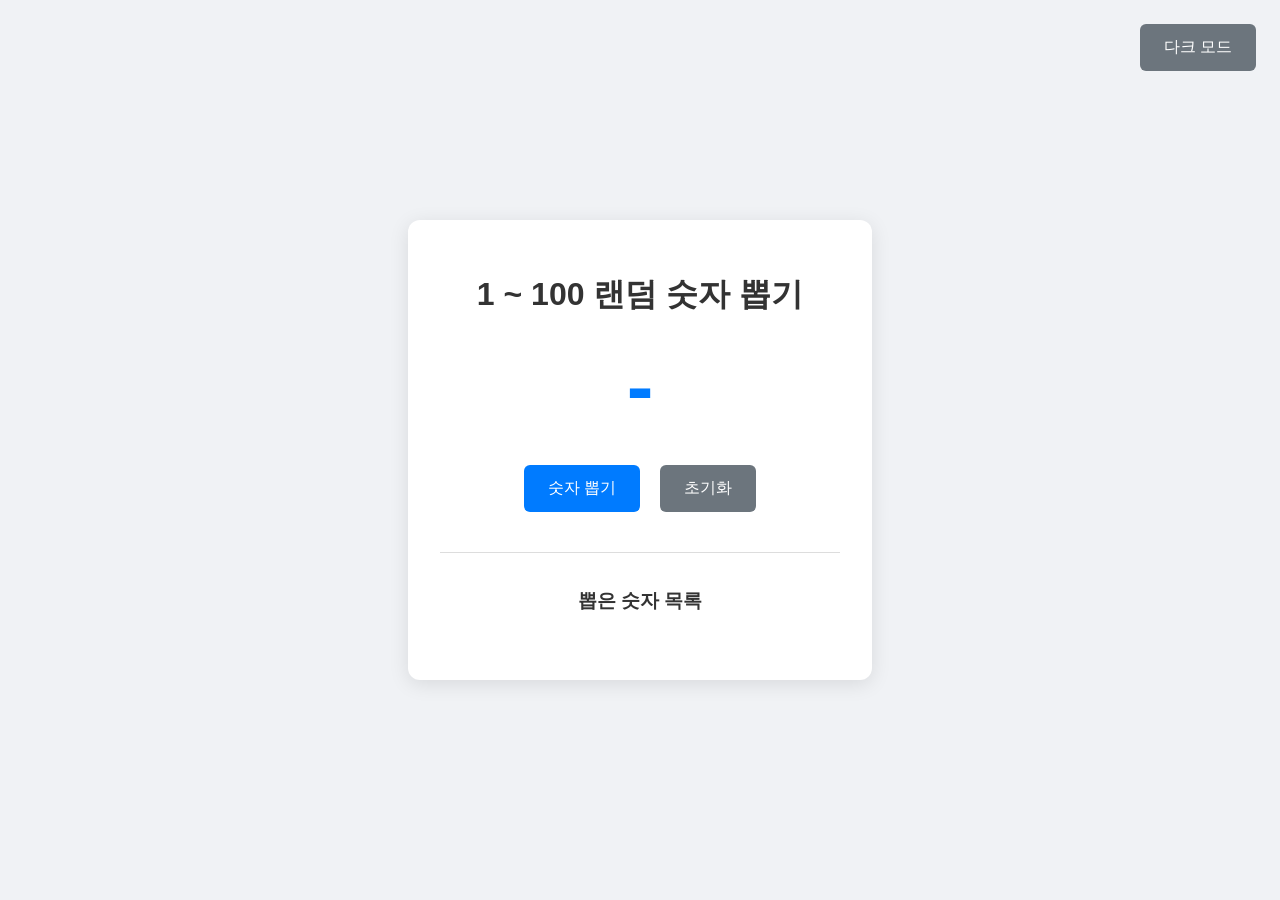
==== index.html @ 74034de7 "Add random number generator with dark mode" ====
<!DOCTYPE html>
<html lang="ko">
<head>
    <meta charset="UTF-8">
    <meta name="viewport" content="width=device-width, initial-scale=1.0">
    <title>랜덤 숫자 뽑기</title>
    <link rel="stylesheet" href="style.css">
</head>
<body>
    <div class="container">
        <button id="theme-toggle" class="theme-btn">다크 모드</button>
        <h1>1 ~ 100 랜덤 숫자 뽑기</h1>
        <div id="number-display" class="number">-</div>
        <button id="pick-btn" class="main-btn">숫자 뽑기</button>
        <button id="reset-btn" class="sub-btn">초기화</button>
        <div id="history" class="history-list">
            <h3>뽑은 숫자 목록</h3>
            <ul id="numbers-ul"></ul>
        </div>
    </div>
    <script src="main.js"></script>
</body>
</html>
---- style.css ----
:root {
    --bg-color: #f0f2f5;
    --container-bg: #ffffff;
    --text-color: #333333;
    --btn-primary: #007bff;
    --btn-secondary: #6c757d;
    --btn-text: #ffffff;
    --border-color: #dddddd;
}

[data-theme='dark'] {
    --bg-color: #1a1a1a;
    --container-bg: #2d2d2d;
    --text-color: #f0f0f0;
    --btn-primary: #375a7f;
    --btn-secondary: #444444;
    --btn-text: #ffffff;
    --border-color: #444444;
}

body {
    background-color: var(--bg-color);
    color: var(--text-color);
    font-family: 'Arial', sans-serif;
    display: flex;
    justify-content: center;
    align-items: center;
    min-height: 100vh;
    margin: 0;
    transition: background-color 0.3s, color 0.3s;
}

.container {
    background-color: var(--container-bg);
    padding: 2rem;
    border-radius: 12px;
    box-shadow: 0 4px 20px rgba(0,0,0,0.1);
    text-align: center;
    width: 90%;
    max-width: 400px;
}

.number {
    font-size: 5rem;
    font-weight: bold;
    margin: 1.5rem 0;
    color: var(--btn-primary);
}

button {
    cursor: pointer;
    border: none;
    border-radius: 6px;
    padding: 0.8rem 1.5rem;
    font-size: 1rem;
    transition: transform 0.1s, opacity 0.2s;
    margin: 0.5rem;
}

button:active {
    transform: scale(0.98);
}

.main-btn {
    background-color: var(--btn-primary);
    color: var(--btn-text);
}

.sub-btn {
    background-color: var(--btn-secondary);
    color: var(--btn-text);
}

.theme-btn {
    position: absolute;
    top: 1rem;
    right: 1rem;
    background-color: var(--btn-secondary);
    color: var(--btn-text);
}

.history-list {
    margin-top: 2rem;
    border-top: 1px solid var(--border-color);
    padding-top: 1rem;
}

ul {
    list-style: none;
    padding: 0;
    display: flex;
    flex-wrap: wrap;
    gap: 0.5rem;
    justify-content: center;
}

li {
    background-color: var(--btn-secondary);
    color: var(--btn-text);
    padding: 0.3rem 0.6rem;
    border-radius: 4px;
    font-size: 0.9rem;
}
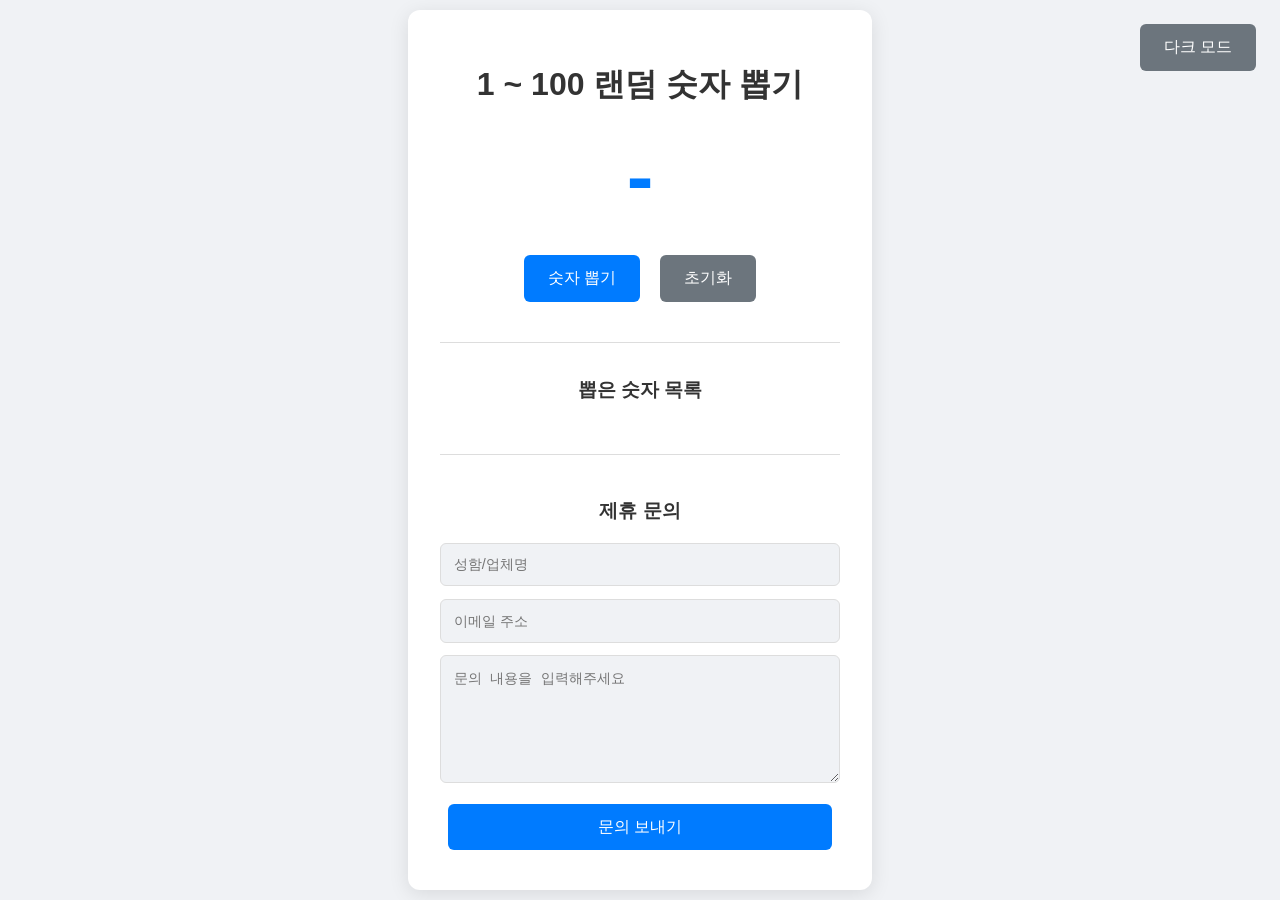
==== commit fba18728: "Add partnership inquiry form with Formspree" ====
--- a/index.html
+++ b/index.html
@@ -17,6 +17,16 @@
             <h3>뽑은 숫자 목록</h3>
             <ul id="numbers-ul"></ul>
         </div>
+
+        <div class="contact-section">
+            <h3>제휴 문의</h3>
+            <form action="https://formspree.io/f/your-endpoint" method="POST" class="contact-form">
+                <input type="text" name="name" placeholder="성함/업체명" required>
+                <input type="email" name="_replyto" placeholder="이메일 주소" required>
+                <textarea name="message" placeholder="문의 내용을 입력해주세요" required></textarea>
+                <button type="submit" class="main-btn">문의 보내기</button>
+            </form>
+        </div>
     </div>
     <script src="main.js"></script>
 </body>
--- a/style.css
+++ b/style.css
@@ -101,3 +101,30 @@
     border-radius: 4px;
     font-size: 0.9rem;
 }
+
+.contact-section {
+    margin-top: 2rem;
+    border-top: 1px solid var(--border-color);
+    padding-top: 1.5rem;
+}
+
+.contact-form {
+    display: flex;
+    flex-direction: column;
+    gap: 0.8rem;
+}
+
+.contact-form input, 
+.contact-form textarea {
+    padding: 0.8rem;
+    border-radius: 6px;
+    border: 1px solid var(--border-color);
+    background-color: var(--bg-color);
+    color: var(--text-color);
+    font-size: 0.9rem;
+}
+
+.contact-form textarea {
+    resize: vertical;
+    min-height: 100px;
+}
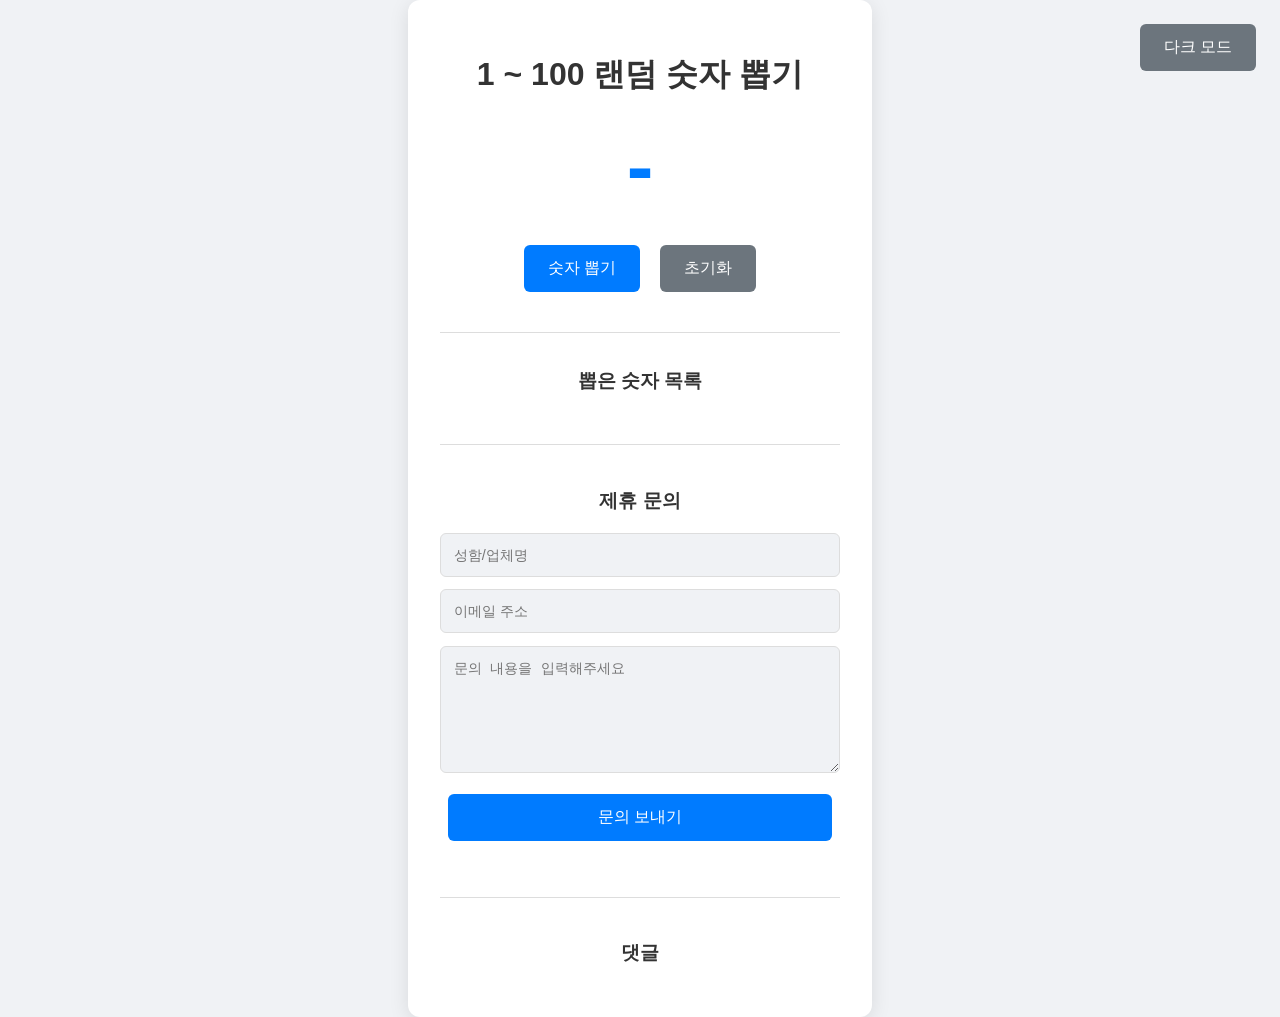
==== commit 67357219: "Add Disqus comment section" ====
--- a/index.html
+++ b/index.html
@@ -20,13 +20,36 @@
 
         <div class="contact-section">
             <h3>제휴 문의</h3>
-            <form action="https://formspree.io/f/your-endpoint" method="POST" class="contact-form">
+            <form action="https://formspree.io/f/xreyeoqd" method="POST" class="contact-form">
                 <input type="text" name="name" placeholder="성함/업체명" required>
                 <input type="email" name="_replyto" placeholder="이메일 주소" required>
                 <textarea name="message" placeholder="문의 내용을 입력해주세요" required></textarea>
                 <button type="submit" class="main-btn">문의 보내기</button>
             </form>
         </div>
+
+        <div id="disqus_section" style="margin-top: 3rem; border-top: 1px solid var(--border-color); padding-top: 1.5rem;">
+            <h3>댓글</h3>
+            <div id="disqus_thread"></div>
+            <script>
+                /**
+                *  RECOMMENDED CONFIGURATION VARIABLES: EDIT AND UNCOMMENT THE SECTION BELOW TO INSERT DYNAMIC VALUES FROM YOUR PLATFORM OR CMS.
+                *  LEARN WHY DEFINING THESE VARIABLES IS IMPORTANT: https://disqus.com/admin/universalcode/#configuration-variables    */
+                /*
+                var disqus_config = function () {
+                this.page.url = PAGE_URL;  // Replace PAGE_URL with your page's canonical URL variable
+                this.page.identifier = PAGE_IDENTIFIER; // Replace PAGE_IDENTIFIER with your page's unique identifier variable
+                };
+                */
+                (function() { // DON'T EDIT BELOW THIS LINE
+                var d = document, s = d.createElement('script');
+                s.src = 'https://productbuilder-kysabatj51.disqus.com/embed.js';
+                s.setAttribute('data-timestamp', +new Date());
+                (d.head || d.body).appendChild(s);
+                })();
+            </script>
+            <noscript>Please enable JavaScript to view the <a href="https://disqus.com/?ref_noscript">comments powered by Disqus.</a></noscript>
+        </div>
     </div>
     <script src="main.js"></script>
 </body>
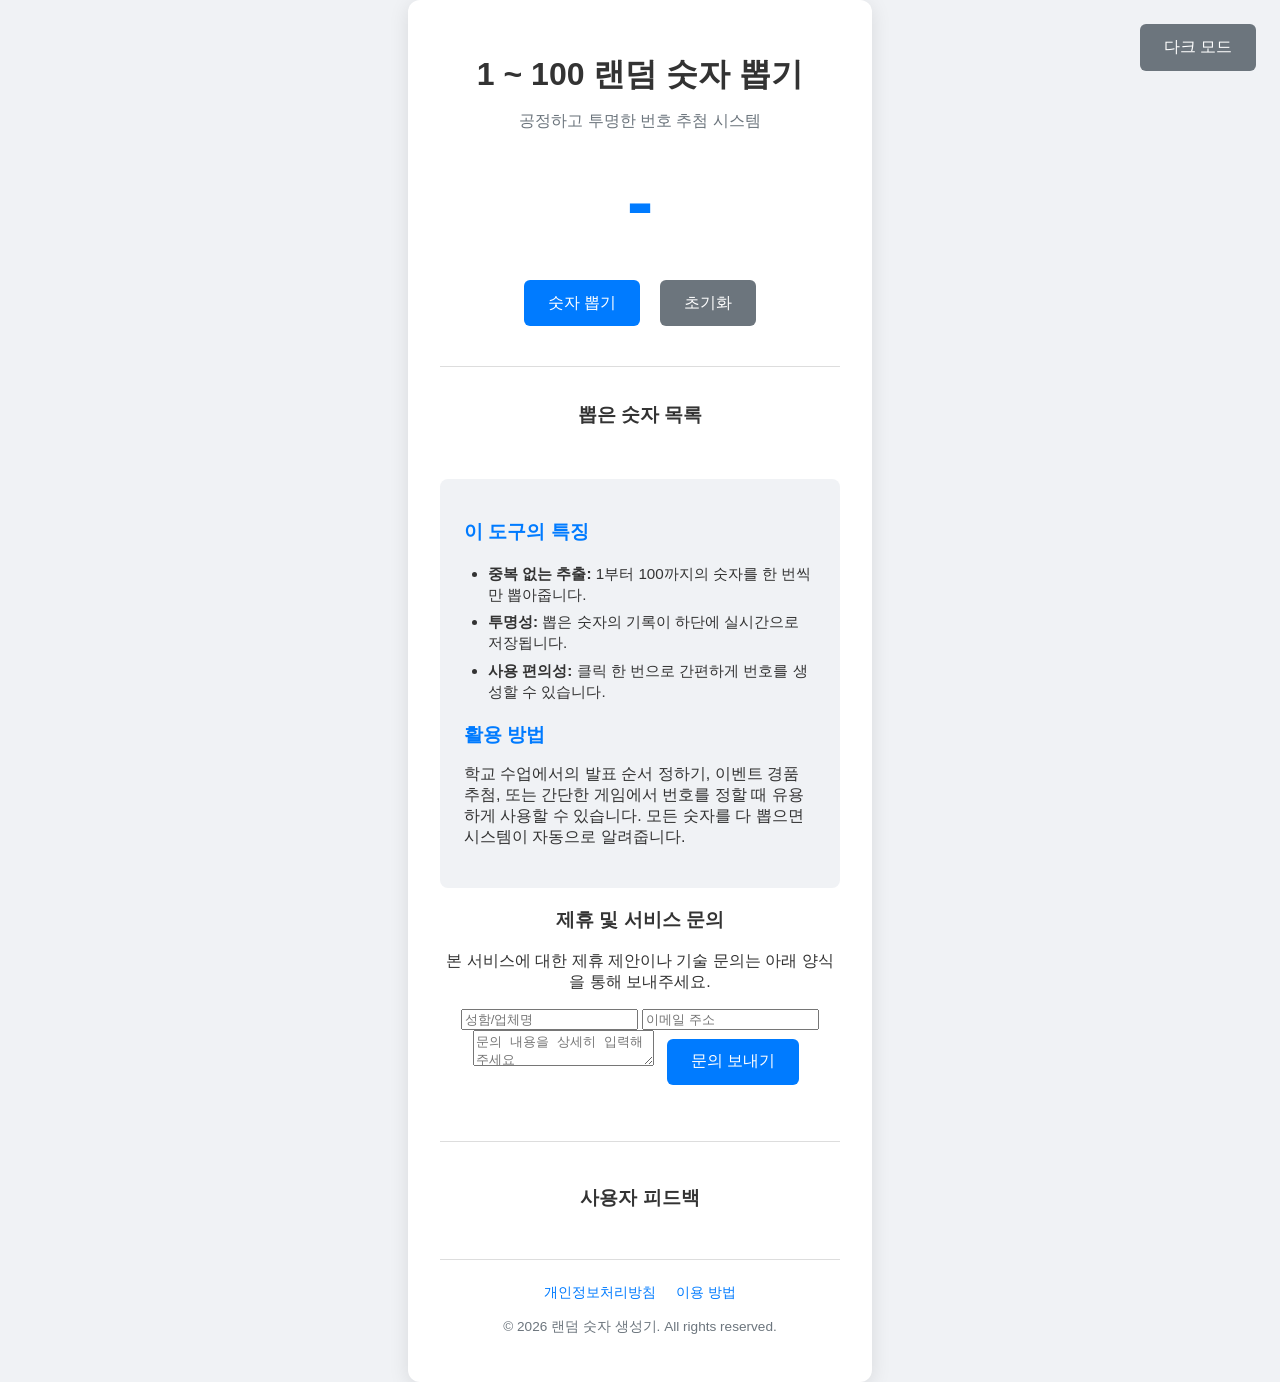
==== commit 546a00fc: "Optimize site for AdSense high-quality standards" ====
--- a/index.html
+++ b/index.html
@@ -3,53 +3,78 @@
 <head>
     <meta charset="UTF-8">
     <meta name="viewport" content="width=device-width, initial-scale=1.0">
-    <title>랜덤 숫자 뽑기</title>
+    <title>1 ~ 100 랜덤 숫자 뽑기 - 고품질 번호 생성기</title>
+    <meta name="description" content="1부터 100까지의 숫자를 중복 없이 랜덤으로 하나씩 뽑아주는 도구입니다. 경품 추첨, 게임, 교육용 등 다양한 용도로 사용하세요.">
+    <meta name="keywords" content="랜덤숫자, 번호뽑기, 추첨기, 1-100 랜덤, 번호생성기">
     <link rel="stylesheet" href="style.css">
+    <meta name="google-adsense-account" content="ca-pub-2725549586732977">
+    <script async src="https://pagead2.googlesyndication.com/pagead/js/adsbygoogle.js?client=ca-pub-2725549586732977"
+     crossorigin="anonymous"></script>
 </head>
 <body>
     <div class="container">
-        <button id="theme-toggle" class="theme-btn">다크 모드</button>
-        <h1>1 ~ 100 랜덤 숫자 뽑기</h1>
-        <div id="number-display" class="number">-</div>
-        <button id="pick-btn" class="main-btn">숫자 뽑기</button>
-        <button id="reset-btn" class="sub-btn">초기화</button>
-        <div id="history" class="history-list">
-            <h3>뽑은 숫자 목록</h3>
-            <ul id="numbers-ul"></ul>
-        </div>
+        <header>
+            <button id="theme-toggle" class="theme-btn">다크 모드</button>
+            <h1>1 ~ 100 랜덤 숫자 뽑기</h1>
+            <p class="subtitle">공정하고 투명한 번호 추첨 시스템</p>
+        </header>
 
-        <div class="contact-section">
-            <h3>제휴 문의</h3>
+        <main>
+            <div id="number-display" class="number">-</div>
+            <div class="controls">
+                <button id="pick-btn" class="main-btn">숫자 뽑기</button>
+                <button id="reset-btn" class="sub-btn">초기화</button>
+            </div>
+
+            <section id="history" class="history-list">
+                <h3>뽑은 숫자 목록</h3>
+                <ul id="numbers-ul"></ul>
+            </section>
+
+            <section class="info-section">
+                <h2>이 도구의 특징</h2>
+                <ul>
+                    <li><strong>중복 없는 추출:</strong> 1부터 100까지의 숫자를 한 번씩만 뽑아줍니다.</li>
+                    <li><strong>투명성:</strong> 뽑은 숫자의 기록이 하단에 실시간으로 저장됩니다.</li>
+                    <li><strong>사용 편의성:</strong> 클릭 한 번으로 간편하게 번호를 생성할 수 있습니다.</li>
+                </ul>
+
+                <h2>활용 방법</h2>
+                <p>학교 수업에서의 발표 순서 정하기, 이벤트 경품 추첨, 또는 간단한 게임에서 번호를 정할 때 유용하게 사용할 수 있습니다. 모든 숫자를 다 뽑으면 시스템이 자동으로 알려줍니다.</p>
+            </section>
+        </main>
+
+        <section class="contact-section">
+            <h3>제휴 및 서비스 문의</h3>
+            <p>본 서비스에 대한 제휴 제안이나 기술 문의는 아래 양식을 통해 보내주세요.</p>
             <form action="https://formspree.io/f/xreyeoqd" method="POST" class="contact-form">
                 <input type="text" name="name" placeholder="성함/업체명" required>
                 <input type="email" name="_replyto" placeholder="이메일 주소" required>
-                <textarea name="message" placeholder="문의 내용을 입력해주세요" required></textarea>
+                <textarea name="message" placeholder="문의 내용을 상세히 입력해주세요" required></textarea>
                 <button type="submit" class="main-btn">문의 보내기</button>
             </form>
-        </div>
+        </section>
 
-        <div id="disqus_section" style="margin-top: 3rem; border-top: 1px solid var(--border-color); padding-top: 1.5rem;">
-            <h3>댓글</h3>
+        <section id="disqus_section">
+            <h3>사용자 피드백</h3>
             <div id="disqus_thread"></div>
             <script>
-                /**
-                *  RECOMMENDED CONFIGURATION VARIABLES: EDIT AND UNCOMMENT THE SECTION BELOW TO INSERT DYNAMIC VALUES FROM YOUR PLATFORM OR CMS.
-                *  LEARN WHY DEFINING THESE VARIABLES IS IMPORTANT: https://disqus.com/admin/universalcode/#configuration-variables    */
-                /*
-                var disqus_config = function () {
-                this.page.url = PAGE_URL;  // Replace PAGE_URL with your page's canonical URL variable
-                this.page.identifier = PAGE_IDENTIFIER; // Replace PAGE_IDENTIFIER with your page's unique identifier variable
-                };
-                */
-                (function() { // DON'T EDIT BELOW THIS LINE
+                (function() {
                 var d = document, s = d.createElement('script');
                 s.src = 'https://productbuilder-kysabatj51.disqus.com/embed.js';
                 s.setAttribute('data-timestamp', +new Date());
                 (d.head || d.body).appendChild(s);
                 })();
             </script>
-            <noscript>Please enable JavaScript to view the <a href="https://disqus.com/?ref_noscript">comments powered by Disqus.</a></noscript>
-        </div>
+        </section>
+
+        <footer>
+            <div class="footer-links">
+                <a href="privacy.html">개인정보처리방침</a>
+                <a href="#info-section">이용 방법</a>
+            </div>
+            <p>&copy; 2026 랜덤 숫자 생성기. All rights reserved.</p>
+        </footer>
     </div>
     <script src="main.js"></script>
 </body>
--- a/style.css
+++ b/style.css
@@ -102,29 +102,67 @@
     font-size: 0.9rem;
 }
 
-.contact-section {
+.info-section {
     margin-top: 2rem;
+    padding: 1.5rem;
+    background-color: var(--bg-color);
+    border-radius: 8px;
+    text-align: left;
+}
+
+.info-section h2 {
+    font-size: 1.2rem;
+    margin-bottom: 1rem;
+    color: var(--btn-primary);
+}
+
+.info-section ul {
+    display: block;
+    text-align: left;
+    margin-bottom: 1rem;
+}
+
+.info-section li {
+    background: none;
+    color: var(--text-color);
+    padding: 0.2rem 0;
+    font-size: 0.95rem;
+    display: list-item;
+    list-style-type: disc;
+    margin-left: 1.5rem;
+}
+
+footer {
+    margin-top: 3rem;
+    padding-top: 1.5rem;
+    border-top: 1px solid var(--border-color);
+    font-size: 0.85rem;
+    color: var(--btn-secondary);
+}
+
+.footer-links {
+    margin-bottom: 1rem;
+}
+
+.footer-links a {
+    margin: 0 0.5rem;
+    color: var(--btn-primary);
+    text-decoration: none;
+}
+
+.subtitle {
+    font-size: 1rem;
+    color: var(--btn-secondary);
+    margin-top: -0.5rem;
+    margin-bottom: 1.5rem;
+}
+
+.controls {
+    margin-bottom: 1.5rem;
+}
+
+#disqus_section {
+    margin-top: 3rem;
     border-top: 1px solid var(--border-color);
     padding-top: 1.5rem;
 }
-
-.contact-form {
-    display: flex;
-    flex-direction: column;
-    gap: 0.8rem;
-}
-
-.contact-form input, 
-.contact-form textarea {
-    padding: 0.8rem;
-    border-radius: 6px;
-    border: 1px solid var(--border-color);
-    background-color: var(--bg-color);
-    color: var(--text-color);
-    font-size: 0.9rem;
-}
-
-.contact-form textarea {
-    resize: vertical;
-    min-height: 100px;
-}
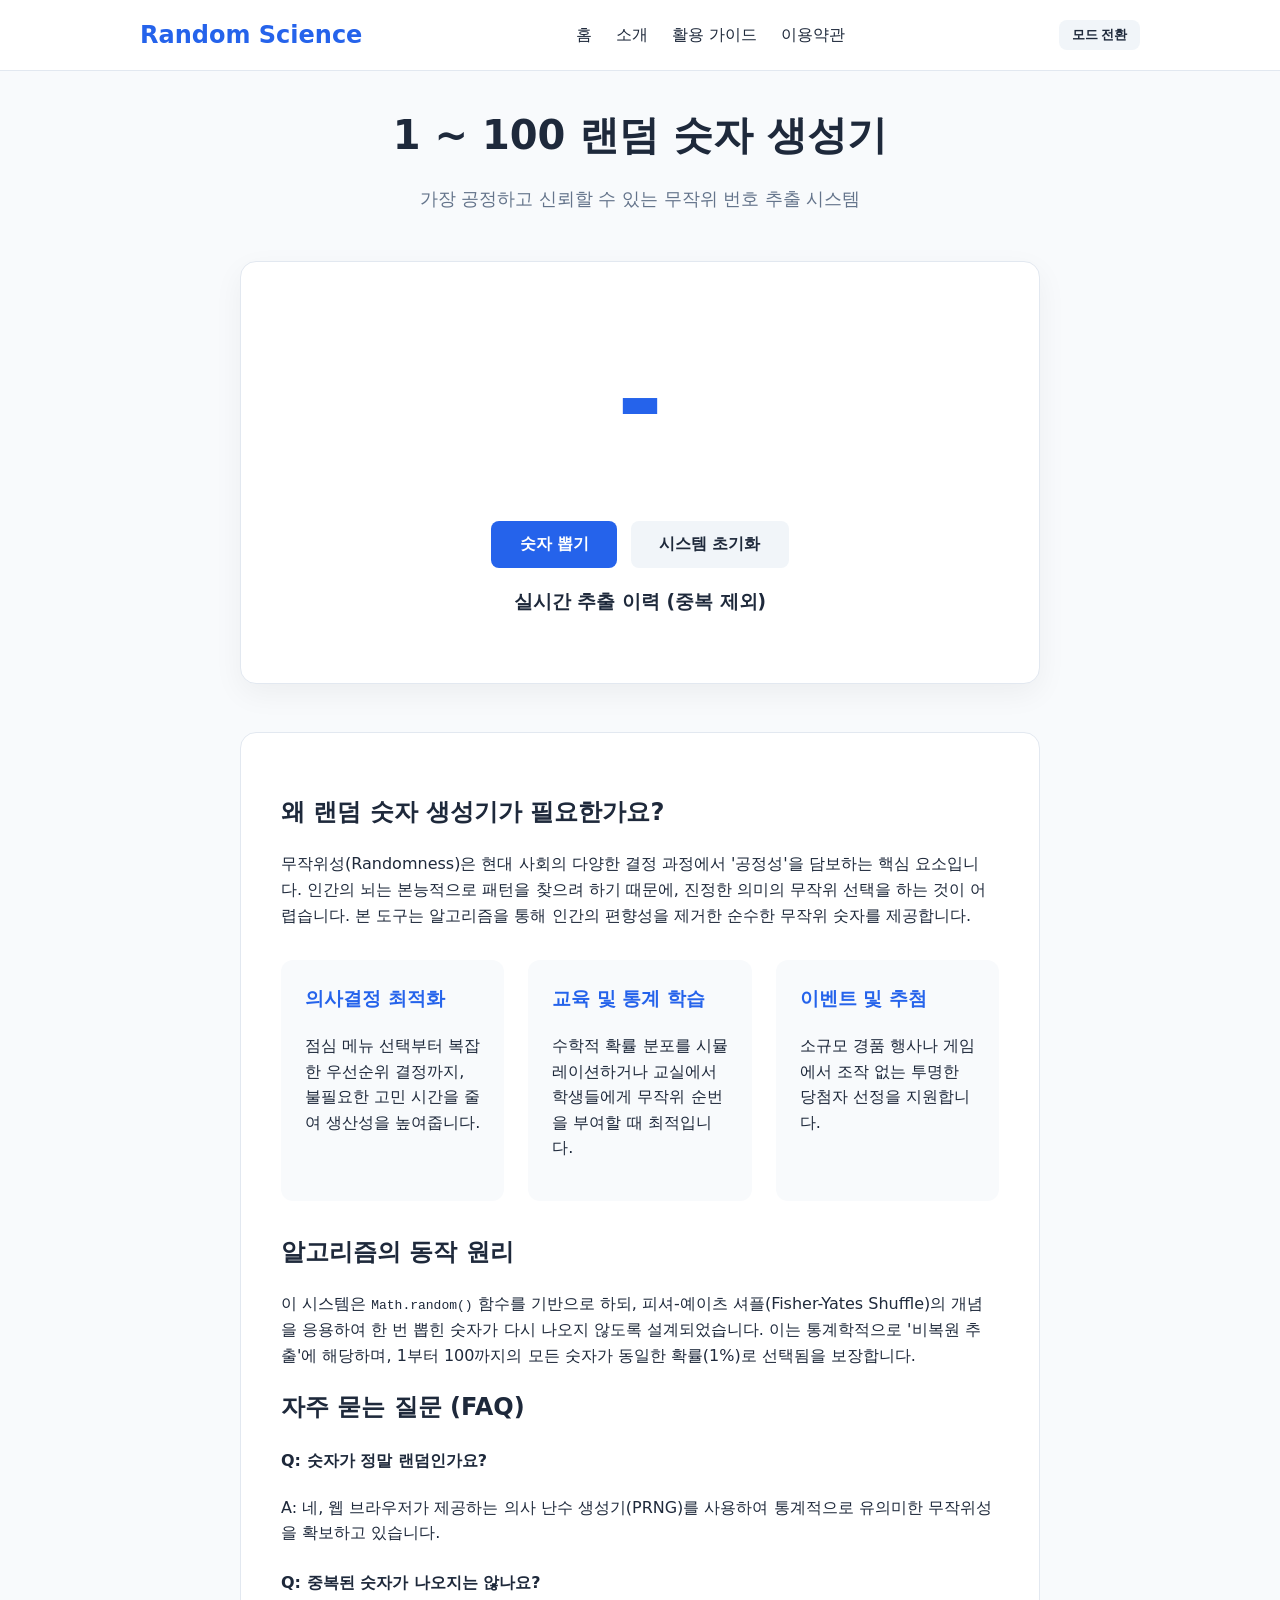
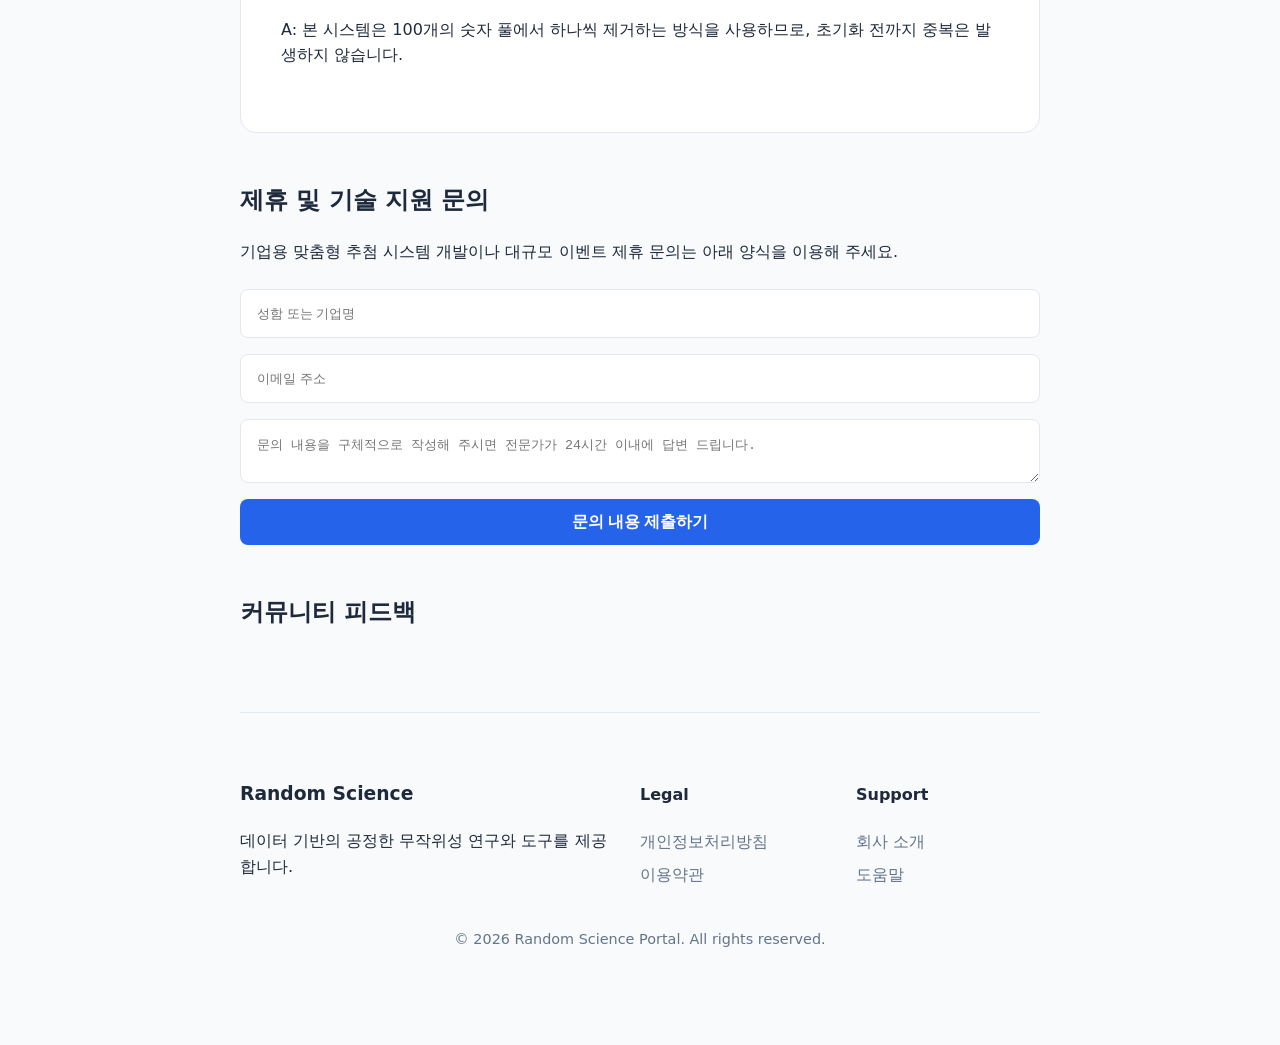
==== commit 1ccf9cd7: "Complete overhaul: High-authority content portal for AdSense approval" ====
--- a/index.html
+++ b/index.html
@@ -3,60 +3,94 @@
 <head>
     <meta charset="UTF-8">
     <meta name="viewport" content="width=device-width, initial-scale=1.0">
-    <title>1 ~ 100 랜덤 숫자 뽑기 - 고품질 번호 생성기</title>
-    <meta name="description" content="1부터 100까지의 숫자를 중복 없이 랜덤으로 하나씩 뽑아주는 도구입니다. 경품 추첨, 게임, 교육용 등 다양한 용도로 사용하세요.">
-    <meta name="keywords" content="랜덤숫자, 번호뽑기, 추첨기, 1-100 랜덤, 번호생성기">
+    <title>1 ~ 100 랜덤 숫자 생성기: 확률의 과학과 실용적 가이드</title>
+    <meta name="description" content="단순한 번호 뽑기를 넘어, 무작위성의 원리와 확률 통계학적 관점에서 본 1-100 랜덤 숫자 생성 가이드를 제공합니다.">
+    <meta name="keywords" content="랜덤숫자, 무작위추출, 확률통계, 번호생성기, 결정장애해결, 경품추첨알고리즘">
     <link rel="stylesheet" href="style.css">
     <meta name="google-adsense-account" content="ca-pub-2725549586732977">
     <script async src="https://pagead2.googlesyndication.com/pagead/js/adsbygoogle.js?client=ca-pub-2725549586732977"
      crossorigin="anonymous"></script>
 </head>
 <body>
-    <div class="container">
-        <header>
-            <button id="theme-toggle" class="theme-btn">다크 모드</button>
-            <h1>1 ~ 100 랜덤 숫자 뽑기</h1>
-            <p class="subtitle">공정하고 투명한 번호 추첨 시스템</p>
+    <nav class="navbar">
+        <div class="nav-container">
+            <a href="index.html" class="logo">Random Science</a>
+            <ul class="nav-menu">
+                <li><a href="index.html">홈</a></li>
+                <li><a href="about.html">소개</a></li>
+                <li><a href="#guide-section">활용 가이드</a></li>
+                <li><a href="terms.html">이용약관</a></li>
+            </ul>
+            <button id="theme-toggle" class="theme-btn-nav">모드 전환</button>
+        </div>
+    </nav>
+
+    <div class="container main-content">
+        <header class="hero-section">
+            <h1>1 ~ 100 랜덤 숫자 생성기</h1>
+            <p class="hero-subtitle">가장 공정하고 신뢰할 수 있는 무작위 번호 추출 시스템</p>
         </header>
 
         <main>
-            <div id="number-display" class="number">-</div>
-            <div class="controls">
-                <button id="pick-btn" class="main-btn">숫자 뽑기</button>
-                <button id="reset-btn" class="sub-btn">초기화</button>
-            </div>
-
-            <section id="history" class="history-list">
-                <h3>뽑은 숫자 목록</h3>
-                <ul id="numbers-ul"></ul>
+            <section class="tool-wrapper">
+                <div id="number-display" class="number">-</div>
+                <div class="controls">
+                    <button id="pick-btn" class="main-btn">지금 번호 뽑기</button>
+                    <button id="reset-btn" class="sub-btn">시스템 초기화</button>
+                </div>
+                <div id="history" class="history-list">
+                    <h3>실시간 추출 이력 (중복 제외)</h3>
+                    <ul id="numbers-ul"></ul>
+                </div>
             </section>
 
-            <section class="info-section">
-                <h2>이 도구의 특징</h2>
-                <ul>
-                    <li><strong>중복 없는 추출:</strong> 1부터 100까지의 숫자를 한 번씩만 뽑아줍니다.</li>
-                    <li><strong>투명성:</strong> 뽑은 숫자의 기록이 하단에 실시간으로 저장됩니다.</li>
-                    <li><strong>사용 편의성:</strong> 클릭 한 번으로 간편하게 번호를 생성할 수 있습니다.</li>
-                </ul>
+            <article id="guide-section" class="article-section">
+                <h2>왜 랜덤 숫자 생성기가 필요한가요?</h2>
+                <p>무작위성(Randomness)은 현대 사회의 다양한 결정 과정에서 '공정성'을 담보하는 핵심 요소입니다. 인간의 뇌는 본능적으로 패턴을 찾으려 하기 때문에, 진정한 의미의 무작위 선택을 하는 것이 어렵습니다. 본 도구는 알고리즘을 통해 인간의 편향성을 제거한 순수한 무작위 숫자를 제공합니다.</p>
 
-                <h2>활용 방법</h2>
-                <p>학교 수업에서의 발표 순서 정하기, 이벤트 경품 추첨, 또는 간단한 게임에서 번호를 정할 때 유용하게 사용할 수 있습니다. 모든 숫자를 다 뽑으면 시스템이 자동으로 알려줍니다.</p>
-            </section>
+                <div class="feature-grid">
+                    <div class="feature-card">
+                        <h3>의사결정 최적화</h3>
+                        <p>점심 메뉴 선택부터 복잡한 우선순위 결정까지, 불필요한 고민 시간을 줄여 생산성을 높여줍니다.</p>
+                    </div>
+                    <div class="feature-card">
+                        <h3>교육 및 통계 학습</h3>
+                        <p>수학적 확률 분포를 시뮬레이션하거나 교실에서 학생들에게 무작위 순번을 부여할 때 최적입니다.</p>
+                    </div>
+                    <div class="feature-card">
+                        <h3>이벤트 및 추첨</h3>
+                        <p>소규모 경품 행사나 게임에서 조작 없는 투명한 당첨자 선정을 지원합니다.</p>
+                    </div>
+                </div>
+
+                <h2>알고리즘의 동작 원리</h2>
+                <p>이 시스템은 <code>Math.random()</code> 함수를 기반으로 하되, 피셔-예이츠 셔플(Fisher-Yates Shuffle)의 개념을 응용하여 한 번 뽑힌 숫자가 다시 나오지 않도록 설계되었습니다. 이는 통계학적으로 '비복원 추출'에 해당하며, 1부터 100까지의 모든 숫자가 동일한 확률(1%)로 선택됨을 보장합니다.</p>
+                
+                <h2>자주 묻는 질문 (FAQ)</h2>
+                <div class="faq-item">
+                    <h4>Q: 숫자가 정말 랜덤인가요?</h4>
+                    <p>A: 네, 웹 브라우저가 제공하는 의사 난수 생성기(PRNG)를 사용하여 통계적으로 유의미한 무작위성을 확보하고 있습니다.</p>
+                </div>
+                <div class="faq-item">
+                    <h4>Q: 중복된 숫자가 나오지는 않나요?</h4>
+                    <p>A: 본 시스템은 100개의 숫자 풀에서 하나씩 제거하는 방식을 사용하므로, 초기화 전까지 중복은 발생하지 않습니다.</p>
+                </div>
+            </article>
         </main>
 
         <section class="contact-section">
-            <h3>제휴 및 서비스 문의</h3>
-            <p>본 서비스에 대한 제휴 제안이나 기술 문의는 아래 양식을 통해 보내주세요.</p>
+            <h2>제휴 및 기술 지원 문의</h2>
+            <p>기업용 맞춤형 추첨 시스템 개발이나 대규모 이벤트 제휴 문의는 아래 양식을 이용해 주세요.</p>
             <form action="https://formspree.io/f/xreyeoqd" method="POST" class="contact-form">
-                <input type="text" name="name" placeholder="성함/업체명" required>
+                <input type="text" name="name" placeholder="성함 또는 기업명" required>
                 <input type="email" name="_replyto" placeholder="이메일 주소" required>
-                <textarea name="message" placeholder="문의 내용을 상세히 입력해주세요" required></textarea>
-                <button type="submit" class="main-btn">문의 보내기</button>
+                <textarea name="message" placeholder="문의 내용을 구체적으로 작성해 주시면 전문가가 24시간 이내에 답변 드립니다." required></textarea>
+                <button type="submit" class="main-btn">문의 내용 제출하기</button>
             </form>
         </section>
 
         <section id="disqus_section">
-            <h3>사용자 피드백</h3>
+            <h2>커뮤니티 피드백</h2>
             <div id="disqus_thread"></div>
             <script>
                 (function() {
@@ -68,12 +102,26 @@
             </script>
         </section>
 
-        <footer>
-            <div class="footer-links">
-                <a href="privacy.html">개인정보처리방침</a>
-                <a href="#info-section">이용 방법</a>
+        <footer class="site-footer">
+            <div class="footer-grid">
+                <div class="footer-info">
+                    <h3>Random Science</h3>
+                    <p>데이터 기반의 공정한 무작위성 연구와 도구를 제공합니다.</p>
+                </div>
+                <div class="footer-links">
+                    <h4>Legal</h4>
+                    <a href="privacy.html">개인정보처리방침</a>
+                    <a href="terms.html">이용약관</a>
+                </div>
+                <div class="footer-links">
+                    <h4>Support</h4>
+                    <a href="about.html">회사 소개</a>
+                    <a href="index.html#guide-section">도움말</a>
+                </div>
             </div>
-            <p>&copy; 2026 랜덤 숫자 생성기. All rights reserved.</p>
+            <div class="copyright">
+                <p>&copy; 2026 Random Science Portal. All rights reserved.</p>
+            </div>
         </footer>
     </div>
     <script src="main.js"></script>
--- a/style.css
+++ b/style.css
@@ -1,64 +1,120 @@
 :root {
-    --bg-color: #f0f2f5;
+    --bg-color: #f8fafc;
     --container-bg: #ffffff;
-    --text-color: #333333;
-    --btn-primary: #007bff;
-    --btn-secondary: #6c757d;
+    --text-color: #1e293b;
+    --text-muted: #64748b;
+    --btn-primary: #2563eb;
+    --btn-secondary: #f1f5f9;
     --btn-text: #ffffff;
-    --border-color: #dddddd;
+    --border-color: #e2e8f0;
+    --accent-color: #3b82f6;
 }
 
 [data-theme='dark'] {
-    --bg-color: #1a1a1a;
-    --container-bg: #2d2d2d;
-    --text-color: #f0f0f0;
-    --btn-primary: #375a7f;
-    --btn-secondary: #444444;
-    --btn-text: #ffffff;
-    --border-color: #444444;
+    --bg-color: #0f172a;
+    --container-bg: #1e293b;
+    --text-color: #f8fafc;
+    --text-muted: #94a3b8;
+    --btn-primary: #3b82f6;
+    --btn-secondary: #334155;
+    --border-color: #334155;
 }
 
 body {
     background-color: var(--bg-color);
     color: var(--text-color);
-    font-family: 'Arial', sans-serif;
-    display: flex;
-    justify-content: center;
-    align-items: center;
-    min-height: 100vh;
+    font-family: 'Inter', system-ui, -apple-system, sans-serif;
+    line-height: 1.6;
     margin: 0;
     transition: background-color 0.3s, color 0.3s;
 }
 
+.navbar {
+    background-color: var(--container-bg);
+    border-bottom: 1px solid var(--border-color);
+    padding: 1rem 0;
+    position: sticky;
+    top: 0;
+    z-index: 1000;
+}
+
+.nav-container {
+    max-width: 1000px;
+    margin: 0 auto;
+    display: flex;
+    justify-content: space-between;
+    align-items: center;
+    padding: 0 1.5rem;
+}
+
+.logo {
+    font-size: 1.5rem;
+    font-weight: 800;
+    color: var(--btn-primary);
+    text-decoration: none;
+}
+
+.nav-menu {
+    list-style: none;
+    display: flex;
+    gap: 1.5rem;
+    margin: 0;
+    padding: 0;
+}
+
+.nav-menu a {
+    text-decoration: none;
+    color: var(--text-color);
+    font-weight: 500;
+}
+
 .container {
-    background-color: var(--container-bg);
-    padding: 2rem;
-    border-radius: 12px;
-    box-shadow: 0 4px 20px rgba(0,0,0,0.1);
+    max-width: 800px;
+    margin: 2rem auto;
+    padding: 0 1.5rem;
+}
+
+.hero-section {
     text-align: center;
-    width: 90%;
-    max-width: 400px;
+    margin-bottom: 3rem;
+}
+
+.hero-section h1 {
+    font-size: 2.5rem;
+    font-weight: 800;
+    margin-bottom: 0.5rem;
+}
+
+.hero-subtitle {
+    font-size: 1.1rem;
+    color: var(--text-muted);
+}
+
+.tool-wrapper {
+    background-color: var(--container-bg);
+    padding: 3rem;
+    border-radius: 16px;
+    box-shadow: 0 10px 30px rgba(0,0,0,0.05);
+    text-align: center;
+    border: 1px solid var(--border-color);
+    margin-bottom: 3rem;
 }
 
 .number {
-    font-size: 5rem;
-    font-weight: bold;
-    margin: 1.5rem 0;
+    font-size: 7rem;
+    font-weight: 900;
     color: var(--btn-primary);
+    margin-bottom: 2rem;
 }
 
 button {
     cursor: pointer;
     border: none;
-    border-radius: 6px;
-    padding: 0.8rem 1.5rem;
+    border-radius: 8px;
+    padding: 0.8rem 1.8rem;
     font-size: 1rem;
-    transition: transform 0.1s, opacity 0.2s;
-    margin: 0.5rem;
-}
-
-button:active {
-    transform: scale(0.98);
+    font-weight: 600;
+    transition: all 0.2s;
 }
 
 .main-btn {
@@ -68,101 +124,89 @@
 
 .sub-btn {
     background-color: var(--btn-secondary);
-    color: var(--btn-text);
-}
-
-.theme-btn {
-    position: absolute;
-    top: 1rem;
-    right: 1rem;
-    background-color: var(--btn-secondary);
-    color: var(--btn-text);
-}
-
-.history-list {
-    margin-top: 2rem;
-    border-top: 1px solid var(--border-color);
-    padding-top: 1rem;
-}
-
-ul {
-    list-style: none;
-    padding: 0;
-    display: flex;
-    flex-wrap: wrap;
-    gap: 0.5rem;
-    justify-content: center;
-}
-
-li {
-    background-color: var(--btn-secondary);
-    color: var(--btn-text);
-    padding: 0.3rem 0.6rem;
-    border-radius: 4px;
-    font-size: 0.9rem;
-}
-
-.info-section {
-    margin-top: 2rem;
+    color: var(--text-color);
+    margin-left: 0.5rem;
+}
+
+.article-section {
+    background-color: var(--container-bg);
+    padding: 2.5rem;
+    border-radius: 16px;
+    border: 1px solid var(--border-color);
+    margin-bottom: 3rem;
+}
+
+.feature-grid {
+    display: grid;
+    grid-template-columns: repeat(auto-fit, minmax(200px, 1fr));
+    gap: 1.5rem;
+    margin: 2rem 0;
+}
+
+.feature-card {
     padding: 1.5rem;
     background-color: var(--bg-color);
+    border-radius: 12px;
+}
+
+.feature-card h3 {
+    margin-top: 0;
+    color: var(--btn-primary);
+}
+
+.faq-item {
+    margin-bottom: 1.5rem;
+}
+
+.contact-section {
+    margin-bottom: 3rem;
+}
+
+.contact-form {
+    display: flex;
+    flex-direction: column;
+    gap: 1rem;
+    margin-top: 1.5rem;
+}
+
+.contact-form input, 
+.contact-form textarea {
+    padding: 1rem;
     border-radius: 8px;
-    text-align: left;
-}
-
-.info-section h2 {
-    font-size: 1.2rem;
-    margin-bottom: 1rem;
-    color: var(--btn-primary);
-}
-
-.info-section ul {
+    border: 1px solid var(--border-color);
+    background-color: var(--container-bg);
+    color: var(--text-color);
+}
+
+.site-footer {
+    margin-top: 5rem;
+    padding: 3rem 0;
+    border-top: 1px solid var(--border-color);
+}
+
+.footer-grid {
+    display: grid;
+    grid-template-columns: 2fr 1fr 1fr;
+    gap: 2rem;
+}
+
+.footer-links a {
     display: block;
-    text-align: left;
-    margin-bottom: 1rem;
-}
-
-.info-section li {
-    background: none;
-    color: var(--text-color);
-    padding: 0.2rem 0;
-    font-size: 0.95rem;
-    display: list-item;
-    list-style-type: disc;
-    margin-left: 1.5rem;
-}
-
-footer {
-    margin-top: 3rem;
-    padding-top: 1.5rem;
-    border-top: 1px solid var(--border-color);
-    font-size: 0.85rem;
-    color: var(--btn-secondary);
-}
-
-.footer-links {
-    margin-bottom: 1rem;
-}
-
-.footer-links a {
-    margin: 0 0.5rem;
-    color: var(--btn-primary);
+    color: var(--text-muted);
     text-decoration: none;
-}
-
-.subtitle {
-    font-size: 1rem;
-    color: var(--btn-secondary);
-    margin-top: -0.5rem;
-    margin-bottom: 1.5rem;
-}
-
-.controls {
-    margin-bottom: 1.5rem;
-}
-
-#disqus_section {
-    margin-top: 3rem;
-    border-top: 1px solid var(--border-color);
-    padding-top: 1.5rem;
-}
+    margin-bottom: 0.5rem;
+}
+
+.copyright {
+    margin-top: 2rem;
+    text-align: center;
+    color: var(--text-muted);
+    font-size: 0.9rem;
+}
+
+.theme-btn-nav {
+    font-size: 0.8rem;
+    padding: 0.4rem 0.8rem;
+    background-color: var(--btn-secondary);
+    color: var(--text-color);
+}
